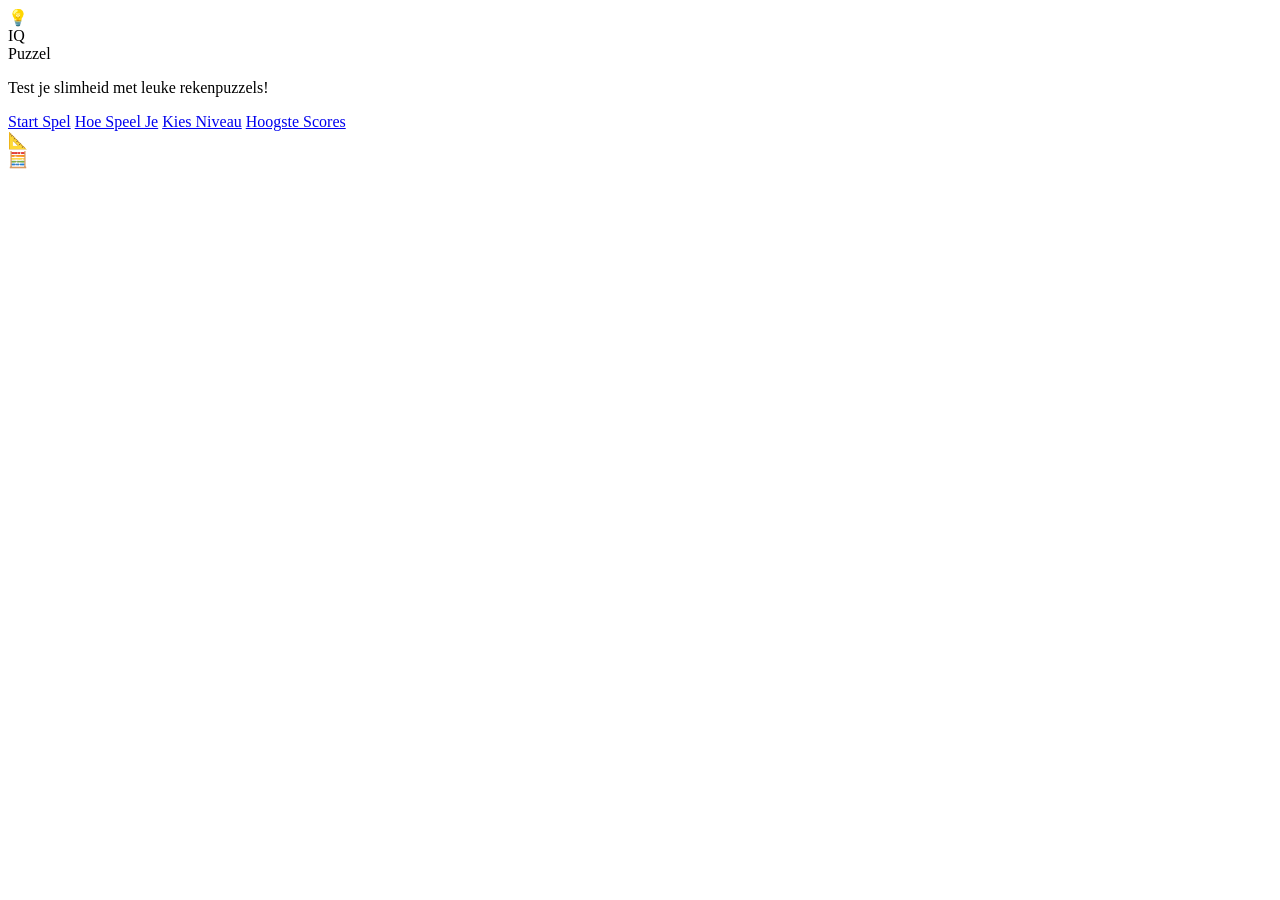
==== html/index.html @ 49a7d64b "eerste commit" ====
<!DOCTYPE html>
<html lang="nl">
<head>
  <meta charset="UTF-8" />
  <meta name="viewport" content="width=device-width, initial-scale=1.0" />
  <title>IQ Puzzel - Start</title>
  <link rel="stylesheet" href="styles.css" />
</head>
<body class="page start-page">
  <main class="phone">
    <section class="screen-pad">
      <div class="bulb">💡</div>

      <header class="logo-wrap">
        <div class="logo-main">IQ</div>
        <div class="logo-sub">Puzzel</div>
      </header>

      <p class="subtitle">Test je slimheid met leuke rekenpuzzels!</p>

      <nav class="menu">
        <a class="btn orange" href="game.html">Start Spel</a>
        <a class="btn purple" href="how-to-play.html">Hoe Speel Je</a>
        <a class="btn cyan" href="levels.html">Kies Niveau</a>
        <a class="btn yellow" href="results.html">Hoogste Scores</a>
      </nav>

      <div class="corner-emoji left">📐</div>
      <div class="corner-emoji right">🧮</div>
    </section>
  </main>
</body>
</html>
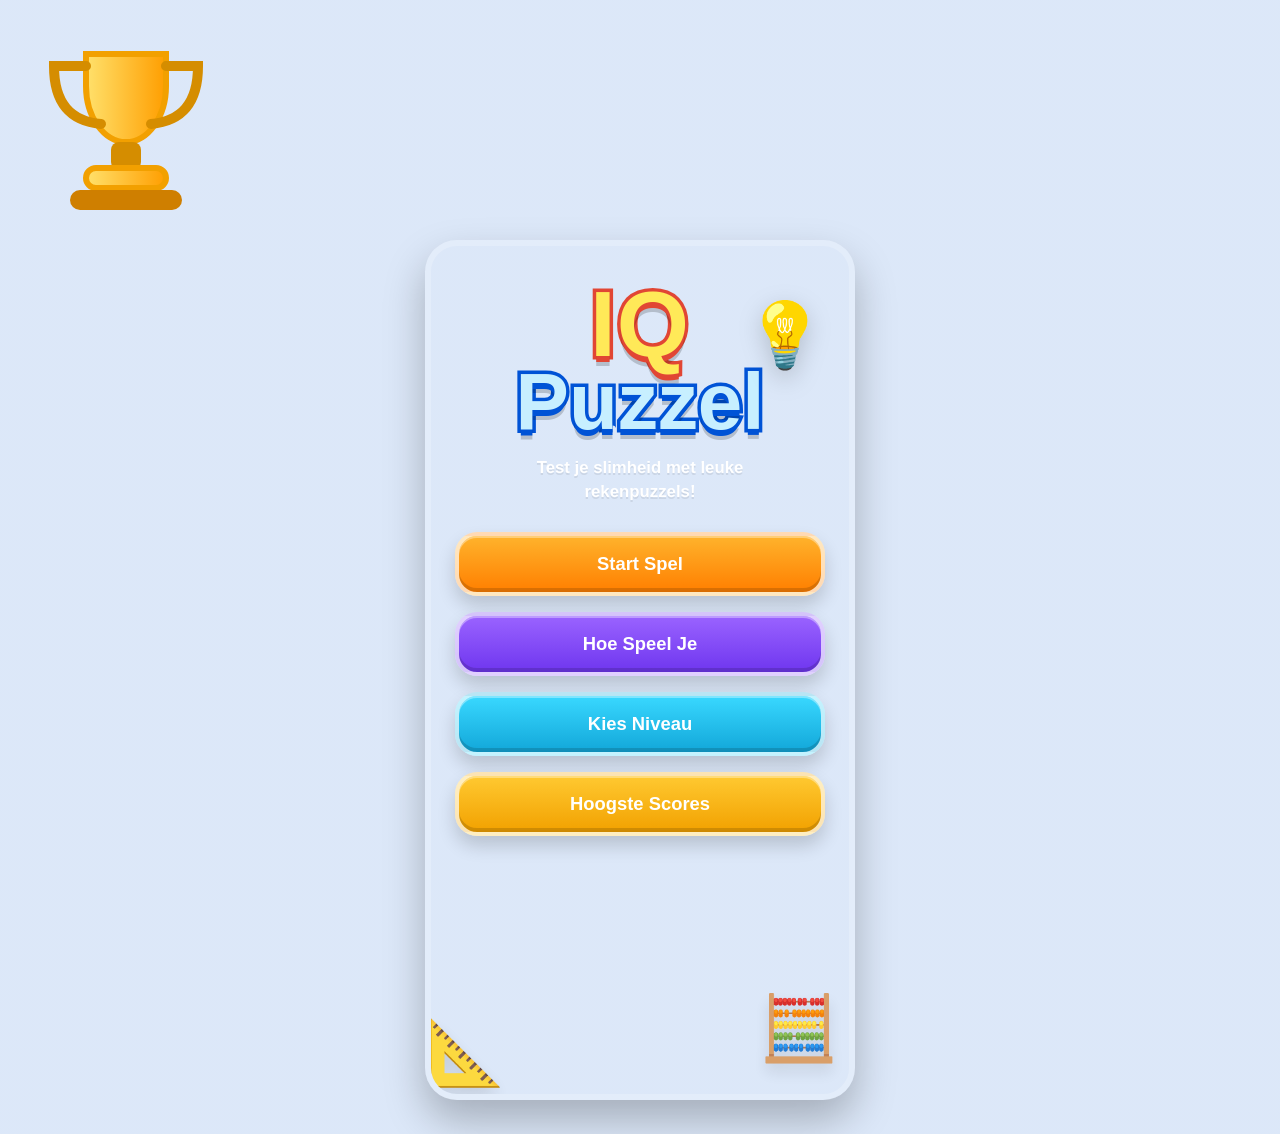
==== commit 154bb9fb: "html aangepast en linken toegevoegt" ====
--- a/html/index.html
+++ b/html/index.html
@@ -4,7 +4,8 @@
   <meta charset="UTF-8" />
   <meta name="viewport" content="width=device-width, initial-scale=1.0" />
   <title>IQ Puzzel - Start</title>
-  <link rel="stylesheet" href="styles.css" />
+  <link rel="stylesheet" href="../css/styles.css" />
+  <img src="../img/trophy.svg" alt="Trofee" />
 </head>
 <body class="page start-page">
   <main class="phone">
@@ -29,5 +30,6 @@
       <div class="corner-emoji right">🧮</div>
     </section>
   </main>
+  <script src="../js/script.js"></script>
 </body>
 </html>
--- a/css/styles.css
+++ b/css/styles.css
@@ -0,0 +1,370 @@
+* { box-sizing: border-box; margin: 0; padding: 0; }
+
+:root{
+  --white:#fff;
+  --blue1:#1d89ff;
+  --blue2:#0b56ca;
+  --blueDark:#071428;
+  --bluePanel:#0f2d57;
+  --textDark:#173057;
+  --yellow1:#ffd84e;
+  --yellow2:#ff9e00;
+  --orange1:#ffb32c;
+  --orange2:#ff7f00;
+  --purple1:#9a63ff;
+  --purple2:#6f36ef;
+  --cyan1:#39d8ff;
+  --cyan2:#12a7d9;
+  --green1:#77dc3f;
+  --green2:#47b822;
+  --red1:#ff6c79;
+  --red2:#df324a;
+  --softShadow:0 16px 30px rgba(0,0,0,.18);
+  --cardShadow:0 18px 40px rgba(23,48,87,.18);
+}
+
+html { scroll-behavior: smooth; }
+
+body{
+  font-family: Arial, Helvetica, sans-serif;
+  min-height:100vh;
+  color:var(--white);
+}
+
+img{ max-width:100%; display:block; }
+a{ text-decoration:none; color:inherit; }
+
+.page{
+  min-height:100vh;
+  padding: 20px 16px 34px;
+}
+
+.phone{
+  width:min(100%, 430px);
+  margin:0 auto;
+  min-height: calc(100vh - 40px);
+  border-radius: 32px;
+  overflow:hidden;
+  position:relative;
+  box-shadow: 0 20px 40px rgba(0,0,0,.25);
+  border: 6px solid rgba(255,255,255,.2);
+}
+
+.start-page{
+  background:
+    linear-gradient(rgba(20,98,211,.15), rgba(20,98,211,.15)),
+    url("img/bg-start.svg") center/cover no-repeat;
+}
+
+.game-page{
+  background:
+    linear-gradient(rgba(0,0,0,.05), rgba(0,0,0,.05)),
+    url("img/bg-game.svg") center/cover no-repeat;
+}
+
+.results-page{
+  background:
+    linear-gradient(rgba(15,7,38,.1), rgba(15,7,38,.1)),
+    url("img/bg-results.svg") center/cover no-repeat;
+}
+
+.screen-pad{
+  padding: 28px 24px 36px;
+}
+
+.logo-wrap{
+  text-align:center;
+  margin-top: 10px;
+}
+
+.logo-main{
+  font-size: clamp(3.4rem, 14vw, 5.8rem);
+  line-height: .88;
+  font-weight: 900;
+  letter-spacing: 1px;
+  text-transform: uppercase;
+  color:#ffe958;
+  text-shadow:
+    0 6px 0 #e14634,
+    0 10px 0 rgba(0,0,0,.18);
+  -webkit-text-stroke: 7px #e14634;
+  paint-order: stroke fill;
+}
+
+.logo-sub{
+  font-size: clamp(2.8rem, 12vw, 5rem);
+  line-height: .9;
+  font-weight: 900;
+  color:#c7efff;
+  text-shadow:
+    0 6px 0 #0053d6,
+    0 10px 0 rgba(0,0,0,.18);
+  -webkit-text-stroke: 7px #0053d6;
+  paint-order: stroke fill;
+}
+
+.bulb{
+  position:absolute;
+  top: 52px;
+  right: 24px;
+  font-size: 4rem;
+  filter: drop-shadow(0 8px 12px rgba(0,0,0,.18));
+}
+
+.subtitle{
+  text-align:center;
+  font-size: 1.05rem;
+  line-height: 1.45;
+  font-weight: 800;
+  margin: 18px auto 28px;
+  max-width: 290px;
+  text-shadow: 0 2px 0 rgba(0,0,0,.08);
+}
+
+.menu{
+  display:grid;
+  gap: 16px;
+  margin-top: 16px;
+}
+
+.btn{
+  min-height: 64px;
+  display:flex;
+  align-items:center;
+  justify-content:center;
+  text-align:center;
+  padding: 12px 18px;
+  border-radius: 22px;
+  color:#fff;
+  font-weight: 900;
+  font-size: 1.15rem;
+  box-shadow:
+    inset 0 2px 0 rgba(255,255,255,.35),
+    inset 0 -4px 0 rgba(0,0,0,.15),
+    0 10px 18px rgba(0,0,0,.16);
+  border: 4px solid rgba(255,255,255,.7);
+}
+
+.btn.orange{ background: linear-gradient(180deg, var(--orange1), var(--orange2)); }
+.btn.purple{ background: linear-gradient(180deg, var(--purple1), var(--purple2)); }
+.btn.cyan{ background: linear-gradient(180deg, var(--cyan1), var(--cyan2)); }
+.btn.yellow{ background: linear-gradient(180deg, #ffc931, #f2a100); }
+.btn.green{ background: linear-gradient(180deg, var(--green1), var(--green2)); }
+.btn.blue{ background: linear-gradient(180deg, #3aa8ff, #0e66e0); }
+.btn.red{ background: linear-gradient(180deg, var(--red1), var(--red2)); }
+
+.corner-emoji{
+  position:absolute;
+  font-size: 4rem;
+  opacity:.95;
+  filter: drop-shadow(0 8px 8px rgba(0,0,0,.12));
+}
+.corner-emoji.left{ left: -6px; bottom: 4px; }
+.corner-emoji.right{ right: 10px; bottom: 28px; }
+
+.section-title{
+  text-align:center;
+  font-size: 1.7rem;
+  font-weight: 900;
+  margin-bottom: 18px;
+  text-shadow: 0 2px 8px rgba(0,0,0,.18);
+}
+
+.card-panel{
+  background: rgba(5,17,36,.66);
+  border: 3px solid rgba(255,255,255,.18);
+  border-radius: 26px;
+  padding: 18px;
+  box-shadow: var(--softShadow);
+  backdrop-filter: blur(4px);
+}
+
+.how-list{
+  display:grid;
+  gap: 12px;
+  margin: 10px 0 20px;
+}
+.how-list li{
+  margin-left: 20px;
+  line-height:1.5;
+  font-weight:700;
+}
+
+.level-grid{
+  display:grid;
+  gap: 16px;
+  margin-top: 18px;
+}
+.level-card{
+  background: rgba(255,255,255,.12);
+  border: 3px solid rgba(255,255,255,.14);
+  border-radius: 24px;
+  padding: 16px;
+}
+.level-card h3{
+  font-size: 1.3rem;
+  margin-bottom: 8px;
+}
+.level-card p{
+  line-height:1.45;
+  margin-bottom: 14px;
+  color: #dbeaff;
+}
+
+.status-row{
+  display:grid;
+  grid-template-columns: repeat(3, 1fr);
+  gap: 10px;
+  margin-bottom: 16px;
+}
+.status-item{
+  background: linear-gradient(180deg, rgba(7,18,38,.95), rgba(10,28,57,.95));
+  border: 2px solid rgba(115,190,255,.18);
+  border-radius: 16px;
+  padding: 12px 10px;
+  box-shadow: var(--softShadow);
+}
+.status-item span{
+  display:block;
+  color:#d4edff;
+  font-size:.82rem;
+  font-weight:700;
+  margin-bottom: 6px;
+}
+.status-item strong{
+  font-size:1.25rem;
+  font-weight:900;
+}
+
+.level-line{
+  background: rgba(8,21,43,.92);
+  border: 2px solid rgba(255,255,255,.1);
+  border-radius: 16px;
+  text-align:center;
+  padding: 14px 16px;
+  font-size: 1rem;
+  font-weight: 800;
+  margin-bottom: 18px;
+  box-shadow: var(--softShadow);
+}
+
+.question-box{
+  background:
+    linear-gradient(180deg, rgba(16,33,66,.95), rgba(12,28,56,.95));
+  border: 4px solid #3fcfff;
+  border-radius: 24px;
+  padding: 24px 18px;
+  box-shadow:
+    0 0 0 4px rgba(40,117,198,.18),
+    0 0 22px rgba(63,207,255,.36),
+    var(--softShadow);
+  text-align:center;
+  margin-bottom: 18px;
+}
+.question-box p{
+  font-size: 1.25rem;
+  line-height: 1.45;
+  font-weight: 900;
+}
+
+.answer-list{
+  display:grid;
+  gap: 14px;
+  margin-bottom: 18px;
+}
+.answer{
+  background: linear-gradient(180deg, rgba(18,52,98,.96), rgba(10,34,68,.96));
+  border: 3px solid rgba(116,179,255,.35);
+  border-radius: 18px;
+  min-height: 60px;
+  display:flex;
+  align-items:center;
+  padding: 0 18px;
+  font-size: 1.1rem;
+  font-weight: 900;
+  box-shadow: var(--softShadow);
+}
+.answer .letter{
+  font-size: 1.05rem;
+  width: 42px;
+  color:#d8efff;
+}
+.answer .value{
+  font-size: 1.1rem;
+}
+
+.action-row{
+  display:grid;
+  grid-template-columns: 1fr 1fr 1fr;
+  gap: 12px;
+}
+.action-row .btn{ min-height:56px; font-size:1rem; border-radius:18px; }
+
+.result-title{
+  text-align:center;
+  font-size: clamp(2.2rem, 11vw, 4rem);
+  line-height: .92;
+  font-weight: 900;
+  color:#ffd84e;
+  margin: 10px 0 18px;
+  text-transform: uppercase;
+  text-shadow:
+    0 5px 0 #d44837,
+    0 10px 0 rgba(0,0,0,.16);
+  -webkit-text-stroke: 6px #d44837;
+  paint-order: stroke fill;
+}
+
+.score-board{
+  background: rgba(40,24,71,.6);
+  border: 3px solid rgba(255,255,255,.12);
+  border-radius: 26px;
+  padding: 18px;
+  box-shadow: var(--softShadow);
+}
+
+.score-row{
+  display:flex;
+  align-items:center;
+  justify-content:space-between;
+  gap:14px;
+  padding: 16px 6px;
+  border-bottom: 1px solid rgba(255,255,255,.14);
+  font-size: 1rem;
+}
+.score-row:last-child{ border-bottom:none; }
+.score-row span{
+  font-weight: 800;
+}
+.score-row strong{
+  font-size: 1.3rem;
+  color:#ffe07b;
+}
+
+.trophy-wrap{
+  display:flex;
+  justify-content:center;
+  margin: 18px 0 18px;
+}
+.trophy-wrap img{
+  width: 98px;
+}
+
+.mt-20{ margin-top:20px; }
+.mt-26{ margin-top:26px; }
+
+.note{
+  margin-top: 18px;
+  font-size: .92rem;
+  color: rgba(255,255,255,.85);
+  line-height:1.45;
+  text-align:center;
+}
+
+@media (max-width: 420px){
+  .screen-pad{ padding: 24px 18px 30px; }
+  .bulb{ right:16px; top:48px; font-size:3.5rem; }
+  .logo-main{ -webkit-text-stroke: 5px #e14634; }
+  .logo-sub{ -webkit-text-stroke: 5px #0053d6; }
+  .result-title{ -webkit-text-stroke: 4px #d44837; }
+}
